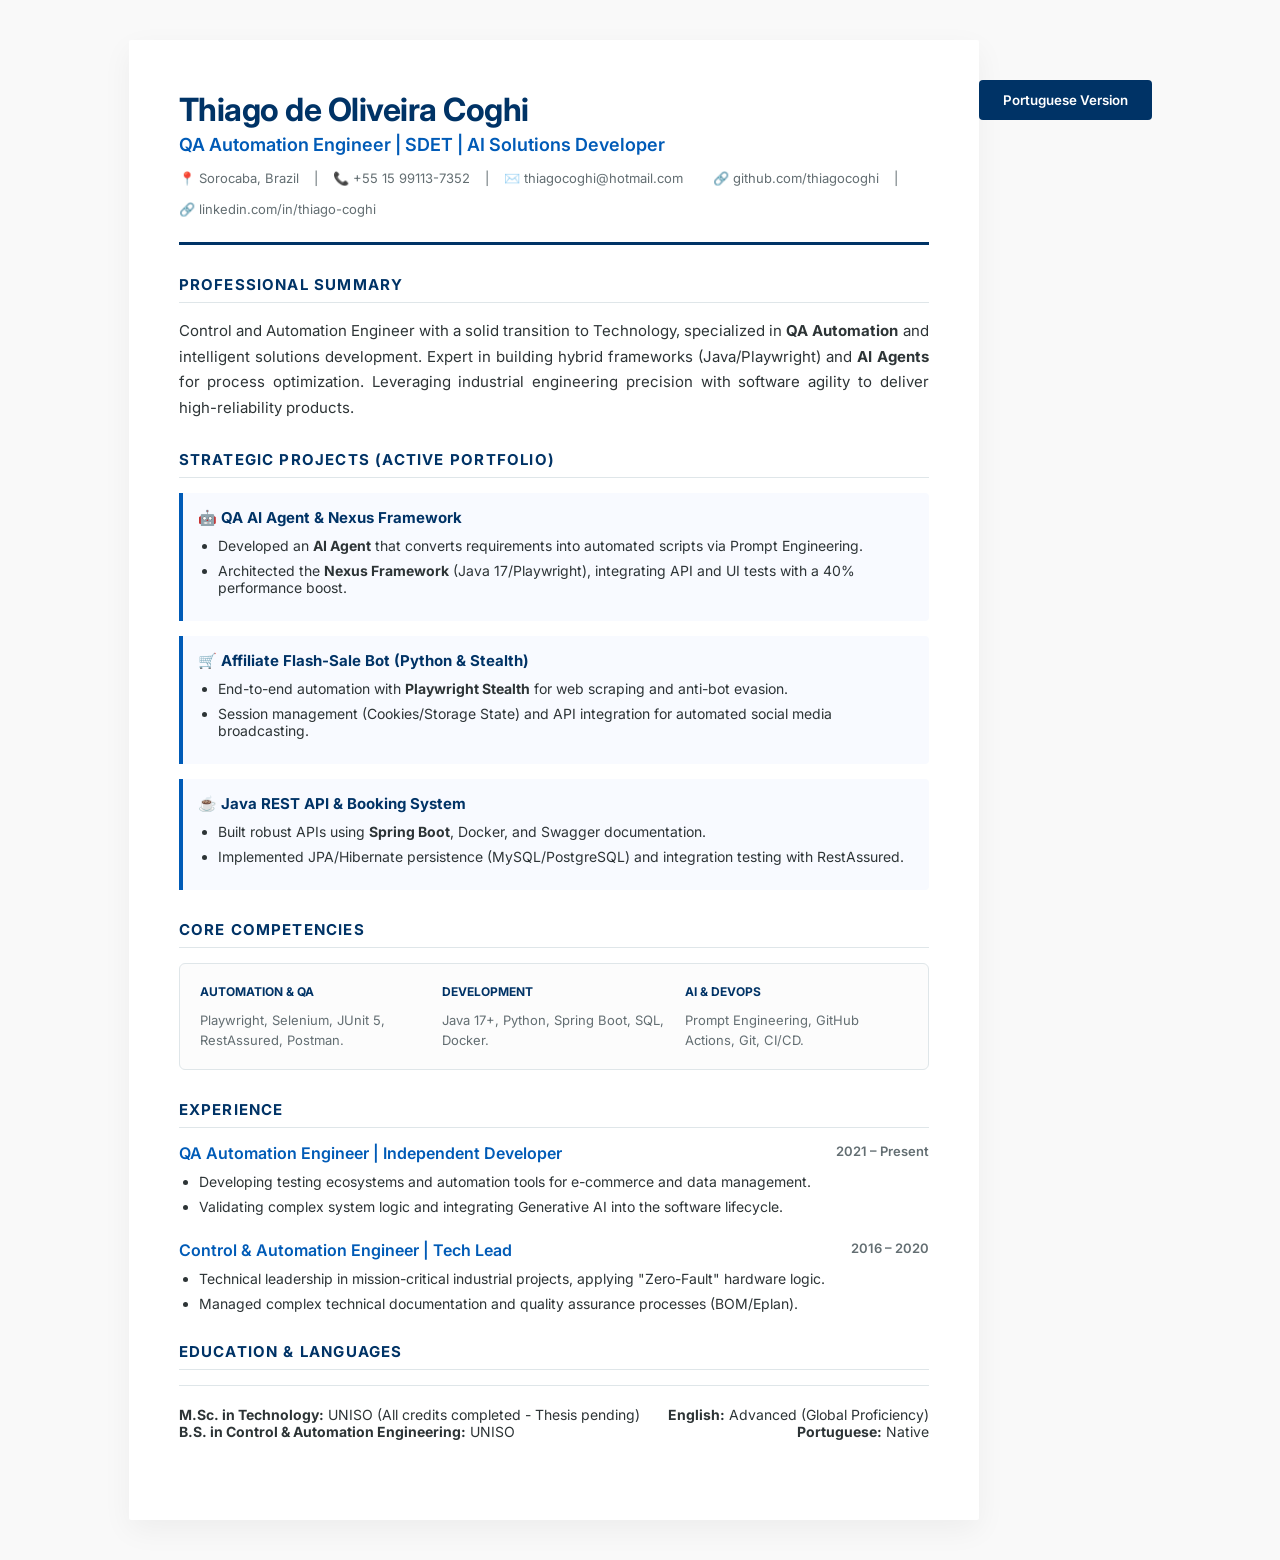
==== index-en.html @ 72ff2bae "meu curriculo" ====
<!DOCTYPE html>
<html lang="en">
<head>
    <meta charset="UTF-8">
    <title>Resume - Thiago Coghi</title>
    <link rel="stylesheet" href="style.css">
</head>
<body>

<div class="container">
    <header>
        <h1>Thiago de Oliveira Coghi</h1>
        <div class="subtitle">QA Automation Engineer | SDET | AI Solutions Developer</div>
        <div class="contact-info">
            <span>📍 Sorocaba, Brazil</span> | 
            <span>📞 +55 15 99113-7352</span> | 
            <span>✉️ thiagocoghi@hotmail.com</span> <br>
            <span>🔗 github.com/thiagocoghi</span> | 
            <span>🔗 linkedin.com/in/thiago-coghi</span>
        </div>
    </header>

    <section>
        <h2>Professional Summary</h2>
        <p class="summary">
            Control and Automation Engineer with a solid transition to Technology, specialized in <strong>QA Automation</strong> and intelligent solutions development. Expert in building hybrid frameworks (Java/Playwright) and <strong>AI Agents</strong> for process optimization. Leveraging industrial engineering precision with software agility to deliver high-reliability products.
        </p>
    </section>

    <section>
        <h2>Strategic Projects (Active Portfolio)</h2>
        
        <div class="project-card">
            <div class="project-title">🤖 QA AI Agent & Nexus Framework</div>
            <ul>
                <li>Developed an <strong>AI Agent</strong> that converts requirements into automated scripts via Prompt Engineering.</li>
                <li>Architected the <strong>Nexus Framework</strong> (Java 17/Playwright), integrating API and UI tests with a 40% performance boost.</li>
            </ul>
        </div>

        <div class="project-card">
            <div class="project-title">🛒 Affiliate Flash-Sale Bot (Python & Stealth)</div>
            <ul>
                <li>End-to-end automation with <strong>Playwright Stealth</strong> for web scraping and anti-bot evasion.</li>
                <li>Session management (Cookies/Storage State) and API integration for automated social media broadcasting.</li>
            </ul>
        </div>

        <div class="project-card">
            <div class="project-title">☕ Java REST API & Booking System</div>
            <ul>
                <li>Built robust APIs using <strong>Spring Boot</strong>, Docker, and Swagger documentation.</li>
                <li>Implemented JPA/Hibernate persistence (MySQL/PostgreSQL) and integration testing with RestAssured.</li>
            </ul>
        </div>
    </section>

    <section>
        <h2>Core Competencies</h2>
        <div class="grid-skills">
            <div class="skill-category">
                <strong>AUTOMATION & QA</strong>
                <span>Playwright, Selenium, JUnit 5, RestAssured, Postman.</span>
            </div>
            <div class="skill-category">
                <strong>DEVELOPMENT</strong>
                <span>Java 17+, Python, Spring Boot, SQL, Docker.</span>
            </div>
            <div class="skill-category">
                <strong>AI & DEVOPS</strong>
                <span>Prompt Engineering, GitHub Actions, Git, CI/CD.</span>
            </div>
        </div>
    </section>

    <section>
        <h2>Experience</h2>
        <div class="experience-item">
            <div class="exp-header">
                <span class="job-title">QA Automation Engineer | Independent Developer</span>
                <span class="date">2021 – Present</span>
            </div>
            <ul>
                <li>Developing testing ecosystems and automation tools for e-commerce and data management.</li>
                <li>Validating complex system logic and integrating Generative AI into the software lifecycle.</li>
            </ul>
        </div>

        <div class="experience-item">
            <div class="exp-header">
                <span class="job-title">Control & Automation Engineer | Tech Lead</span>
                <span class="date">2016 – 2020</span>
            </div>
            <ul>
                <li>Technical leadership in mission-critical industrial projects, applying "Zero-Fault" hardware logic.</li>
                <li>Managed complex technical documentation and quality assurance processes (BOM/Eplan).</li>
            </ul>
        </div>
    </section>

    <section>
        <h2>Education & Languages</h2>
        <div class="footer-info">
            <div>
                <strong>M.Sc. in Technology:</strong> UNISO (All credits completed - Thesis pending)<br>
                <strong>B.S. in Control & Automation Engineering:</strong> UNISO
            </div>
            <div style="text-align: right;">
                <strong>English:</strong> Advanced (Global Proficiency)<br>
                <strong>Portuguese:</strong> Native
            </div>
        </div>
    </section>
</div>

</body>
<div style="text-align: center; margin: 40px 0;">
        <a href="index.html" style="text-decoration: none;">
            <button id="viewResumeBtn" style="
                padding: 12px 24px;
                background-color: #003366;
                color: white;
                border: none;
                border-radius: 4px;
                cursor: pointer;
                font-family: 'Inter', sans-serif;
                font-weight: 600;
                transition: background 0.3s;
            " onmouseover="this.style.backgroundColor='#005bb7'" 
               onmouseout="this.style.backgroundColor='#003366'">
                Portuguese Version
            </button>
        </a>
    </div>
</html>
---- style.css ----
/* style.css */
@import url('https://fonts.googleapis.com/css2?family=Inter:wght@400;500;600;700&display=swap');

:root {
    --primary: #003366;    /* Deep Navy */
    --accent: #005bb7;     /* Bright Blue */
    --text: #2d3436;      /* Charcoal */
    --secondary: #636e72;  /* Slate Gray */
    --bg-page: #f9f9f9;
    --bg-card: #ffffff;
    --border: #dfe6e9;
}

* {
    box-sizing: border-box;
    -webkit-print-color-adjust: exact;
}

body {
    font-family: 'Inter', sans-serif;
    background-color: var(--bg-page);
    color: var(--text);
    margin: 0;
    padding: 40px 20px;
    display: flex;
    justify-content: center;
}

.container {
    width: 100%;
    max-width: 850px;
    background: var(--bg-card);
    padding: 50px;
    box-shadow: 0 10px 30px rgba(0,0,0,0.05);
    border-radius: 2px;
}

header {
    border-bottom: 3px solid var(--primary);
    padding-bottom: 25px;
    margin-bottom: 30px;
}

h1 {
    margin: 0;
    font-size: 32px;
    color: var(--primary);
    font-weight: 700;
    letter-spacing: -0.5px;
}

.subtitle {
    font-size: 18px;
    color: var(--accent);
    font-weight: 600;
    margin: 5px 0 15px 0;
}

.contact-info {
    font-size: 13px;
    color: var(--secondary);
    display: flex;
    flex-wrap: wrap;
    gap: 15px;
}

section {
    margin-bottom: 30px;
}

h2 {
    font-size: 15px;
    text-transform: uppercase;
    color: var(--primary);
    border-bottom: 1.5px solid var(--border);
    padding-bottom: 8px;
    margin-bottom: 15px;
    letter-spacing: 1.2px;
}

.summary {
    font-size: 15px;
    line-height: 1.7;
    text-align: justify;
    color: var(--text);
}

.grid-skills {
    display: grid;
    grid-template-columns: repeat(3, 1fr);
    gap: 20px;
    background: #fcfcfc;
    border: 1px solid var(--border);
    padding: 20px;
    border-radius: 6px;
}

.skill-category strong {
    display: block;
    font-size: 12px;
    color: var(--primary);
    margin-bottom: 10px;
}

.skill-category span {
    font-size: 13px;
    color: var(--secondary);
}

.project-card {
    margin-bottom: 15px;
    padding: 15px;
    background: #f8faff;
    border-left: 4px solid var(--accent);
    border-radius: 0 4px 4px 0;
}

.project-title {
    font-weight: 700;
    color: var(--primary);
    font-size: 15px;
    margin-bottom: 5px;
}

.experience-item {
    margin-bottom: 25px;
}

.exp-header {
    display: flex;
    justify-content: space-between;
    font-weight: 600;
    margin-bottom: 5px;
}

.job-title {
    color: var(--accent);
}

.date {
    font-size: 13px;
    color: var(--secondary);
}

ul {
    padding-left: 20px;
    margin: 10px 0;
}

li {
    font-size: 14px;
    margin-bottom: 8px;
}

.footer-info {
    display: flex;
    justify-content: space-between;
    padding-top: 20px;
    border-top: 1.5px solid var(--border);
    font-size: 14px;
}

@media print {
    body { background: white; padding: 0; }
    .container { box-shadow: none; margin: 0; padding: 30px; }
}
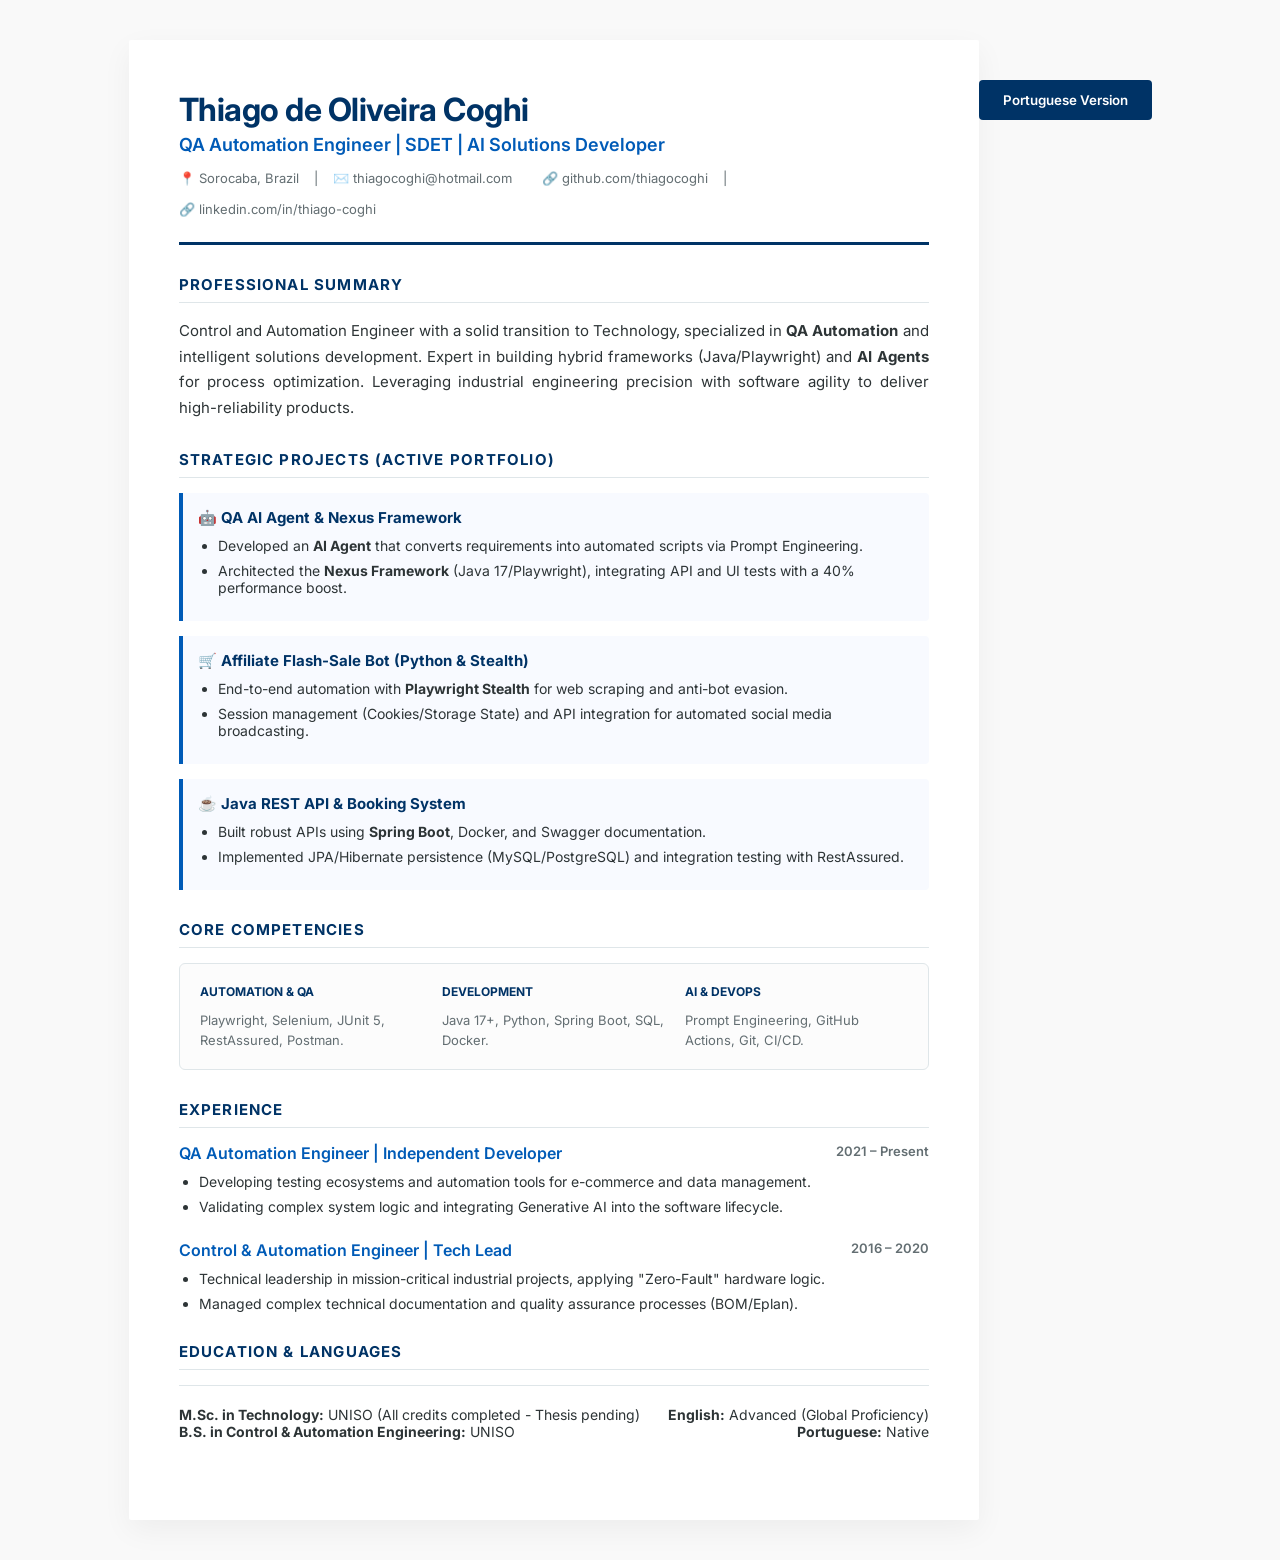
==== commit 678c3dfa: "Remove phone number from index-en.html Removed phone number from contact information." ====
--- a/index-en.html
+++ b/index-en.html
@@ -13,7 +13,6 @@
         <div class="subtitle">QA Automation Engineer | SDET | AI Solutions Developer</div>
         <div class="contact-info">
             <span>📍 Sorocaba, Brazil</span> | 
-            <span>📞 +55 15 99113-7352</span> | 
             <span>✉️ thiagocoghi@hotmail.com</span> <br>
             <span>🔗 github.com/thiagocoghi</span> | 
             <span>🔗 linkedin.com/in/thiago-coghi</span>
@@ -132,4 +131,4 @@
             </button>
         </a>
     </div>
-</html>+</html>
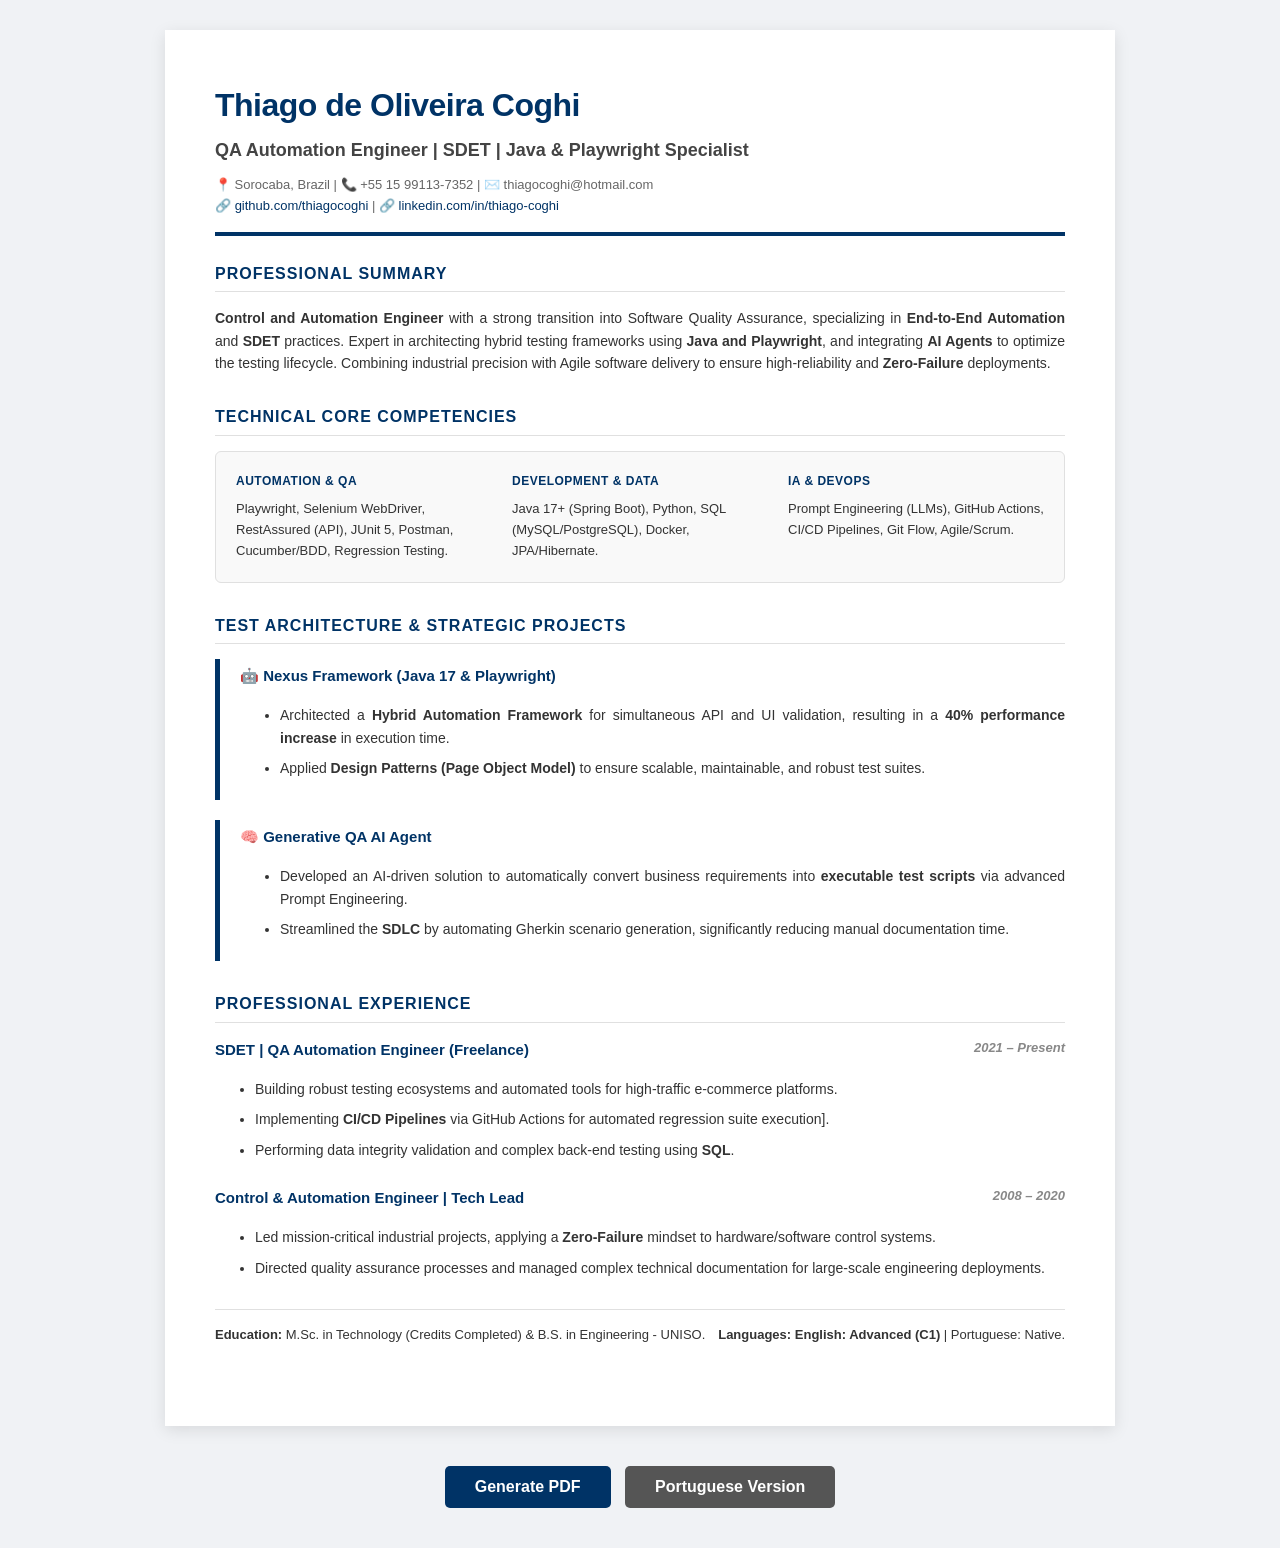
==== commit c953b9ce: "update do curriculo" ====
--- a/index-en.html
+++ b/index-en.html
@@ -2,7 +2,8 @@
 <html lang="en">
 <head>
     <meta charset="UTF-8">
-    <title>Resume - Thiago Coghi</title>
+    <meta name="viewport" content="width=device-width, initial-scale=1.0">
+    <title>Resume - Thiago Coghi | QA Automation Engineer</title>
     <link rel="stylesheet" href="style.css">
 </head>
 <body>
@@ -10,125 +11,103 @@
 <div class="container">
     <header>
         <h1>Thiago de Oliveira Coghi</h1>
-        <div class="subtitle">QA Automation Engineer | SDET | AI Solutions Developer</div>
+        <div class="subtitle">QA Automation Engineer | SDET | Java & Playwright Specialist</div>
         <div class="contact-info">
-            <span>📍 Sorocaba, Brazil</span> | 
-            <span>✉️ thiagocoghi@hotmail.com</span> <br>
-            <span>🔗 github.com/thiagocoghi</span> | 
-            <span>🔗 linkedin.com/in/thiago-coghi</span>
+            📍 Sorocaba, Brazil | 📞 +55 15 99113-7352 | ✉️ thiagocoghi@hotmail.com <br>
+            🔗 <a href="https://github.com/thiagocoghi" target="_blank">github.com/thiagocoghi</a> | 🔗 <a href="https://linkedin.com/in/thiago-coghi" target="_blank">linkedin.com/in/thiago-coghi</a>
         </div>
     </header>
 
     <section>
         <h2>Professional Summary</h2>
-        <p class="summary">
-            Control and Automation Engineer with a solid transition to Technology, specialized in <strong>QA Automation</strong> and intelligent solutions development. Expert in building hybrid frameworks (Java/Playwright) and <strong>AI Agents</strong> for process optimization. Leveraging industrial engineering precision with software agility to deliver high-reliability products.
+        <p>
+            <strong>Control and Automation Engineer</strong> with a strong transition into Software Quality Assurance, specializing in <strong>End-to-End Automation</strong> and <strong>SDET</strong> practices. Expert in architecting hybrid testing frameworks using <strong>Java and Playwright</strong>, and integrating <strong>AI Agents</strong> to optimize the testing lifecycle. Combining industrial precision with Agile software delivery to ensure high-reliability and <strong>Zero-Failure</strong> deployments.
         </p>
     </section>
 
     <section>
-        <h2>Strategic Projects (Active Portfolio)</h2>
+        <h2>Technical Core Competencies</h2>
+        <div class="grid-skills">
+            <div class="skill-category">
+                <b>AUTOMATION & QA</b>
+                Playwright, Selenium WebDriver, RestAssured (API), JUnit 5, Postman, Cucumber/BDD, Regression Testing.
+            </div>
+            <div class="skill-category">
+                <b>DEVELOPMENT & DATA</b>
+                Java 17+ (Spring Boot), Python, SQL (MySQL/PostgreSQL), Docker, JPA/Hibernate.
+            </div>
+            <div class="skill-category">
+                <b>IA & DEVOPS</b>
+                Prompt Engineering (LLMs), GitHub Actions, CI/CD Pipelines, Git Flow, Agile/Scrum.
+            </div>
+        </div>
+    </section>
+
+    <section>
+        <h2>Test Architecture & Strategic Projects</h2>
         
         <div class="project-card">
-            <div class="project-title">🤖 QA AI Agent & Nexus Framework</div>
+            <div class="project-title">🤖 Nexus Framework (Java 17 & Playwright)</div>
             <ul>
-                <li>Developed an <strong>AI Agent</strong> that converts requirements into automated scripts via Prompt Engineering.</li>
-                <li>Architected the <strong>Nexus Framework</strong> (Java 17/Playwright), integrating API and UI tests with a 40% performance boost.</li>
+                <li>Architected a <strong>Hybrid Automation Framework</strong> for simultaneous API and UI validation, resulting in a <strong>40% performance increase</strong> in execution time.</li>
+                <li>Applied <strong>Design Patterns (Page Object Model)</strong> to ensure scalable, maintainable, and robust test suites.</li>
             </ul>
         </div>
 
         <div class="project-card">
-            <div class="project-title">🛒 Affiliate Flash-Sale Bot (Python & Stealth)</div>
+            <div class="project-title">🧠 Generative QA AI Agent</div>
             <ul>
-                <li>End-to-end automation with <strong>Playwright Stealth</strong> for web scraping and anti-bot evasion.</li>
-                <li>Session management (Cookies/Storage State) and API integration for automated social media broadcasting.</li>
-            </ul>
-        </div>
-
-        <div class="project-card">
-            <div class="project-title">☕ Java REST API & Booking System</div>
-            <ul>
-                <li>Built robust APIs using <strong>Spring Boot</strong>, Docker, and Swagger documentation.</li>
-                <li>Implemented JPA/Hibernate persistence (MySQL/PostgreSQL) and integration testing with RestAssured.</li>
+                <li>Developed an AI-driven solution to automatically convert business requirements into <strong>executable test scripts</strong> via advanced Prompt Engineering.</li>
+                <li>Streamlined the <strong>SDLC</strong> by automating Gherkin scenario generation, significantly reducing manual documentation time.</li>
             </ul>
         </div>
     </section>
 
     <section>
-        <h2>Core Competencies</h2>
-        <div class="grid-skills">
-            <div class="skill-category">
-                <strong>AUTOMATION & QA</strong>
-                <span>Playwright, Selenium, JUnit 5, RestAssured, Postman.</span>
-            </div>
-            <div class="skill-category">
-                <strong>DEVELOPMENT</strong>
-                <span>Java 17+, Python, Spring Boot, SQL, Docker.</span>
-            </div>
-            <div class="skill-category">
-                <strong>AI & DEVOPS</strong>
-                <span>Prompt Engineering, GitHub Actions, Git, CI/CD.</span>
-            </div>
-        </div>
-    </section>
-
-    <section>
-        <h2>Experience</h2>
+        <h2>Professional Experience</h2>
+        
         <div class="experience-item">
             <div class="exp-header">
-                <span class="job-title">QA Automation Engineer | Independent Developer</span>
+                <span class="job-title">SDET | QA Automation Engineer (Freelance)</span>
                 <span class="date">2021 – Present</span>
             </div>
             <ul>
-                <li>Developing testing ecosystems and automation tools for e-commerce and data management.</li>
-                <li>Validating complex system logic and integrating Generative AI into the software lifecycle.</li>
+                <li>Building robust testing ecosystems and automated tools for high-traffic e-commerce platforms.</li>
+                <li>Implementing <strong>CI/CD Pipelines</strong> via GitHub Actions for automated regression suite execution].</li>
+                <li>Performing data integrity validation and complex back-end testing using <strong>SQL</strong>.</li>
             </ul>
         </div>
 
         <div class="experience-item">
             <div class="exp-header">
                 <span class="job-title">Control & Automation Engineer | Tech Lead</span>
-                <span class="date">2016 – 2020</span>
+                <span class="date">2008 – 2020</span>
             </div>
             <ul>
-                <li>Technical leadership in mission-critical industrial projects, applying "Zero-Fault" hardware logic.</li>
-                <li>Managed complex technical documentation and quality assurance processes (BOM/Eplan).</li>
+                <li>Led mission-critical industrial projects, applying a <strong>Zero-Failure</strong> mindset to hardware/software control systems.</li>
+                <li>Directed quality assurance processes and managed complex technical documentation for large-scale engineering deployments.</li>
             </ul>
         </div>
     </section>
 
     <section>
-        <h2>Education & Languages</h2>
         <div class="footer-info">
-            <div>
-                <strong>M.Sc. in Technology:</strong> UNISO (All credits completed - Thesis pending)<br>
-                <strong>B.S. in Control & Automation Engineering:</strong> UNISO
+            <div class="edu">
+                <strong>Education:</strong> M.Sc. in Technology (Credits Completed) & B.S. in Engineering - UNISO.
             </div>
-            <div style="text-align: right;">
-                <strong>English:</strong> Advanced (Global Proficiency)<br>
-                <strong>Portuguese:</strong> Native
+            <div class="lang">
+                <strong>Languages:</strong> <strong>English: Advanced (C1)</strong> | Portuguese: Native.
             </div>
         </div>
     </section>
 </div>
 
+<div class="print-btn-container">
+    <button onclick="window.print()" class="print-btn">Generate PDF</button>
+    <a href="index.html" style="text-decoration: none;">
+        <button class="print-btn" style="background-color: #555; margin-left: 10px;">Portuguese Version</button>
+    </a>
+</div>
+
 </body>
-<div style="text-align: center; margin: 40px 0;">
-        <a href="index.html" style="text-decoration: none;">
-            <button id="viewResumeBtn" style="
-                padding: 12px 24px;
-                background-color: #003366;
-                color: white;
-                border: none;
-                border-radius: 4px;
-                cursor: pointer;
-                font-family: 'Inter', sans-serif;
-                font-weight: 600;
-                transition: background 0.3s;
-            " onmouseover="this.style.backgroundColor='#005bb7'" 
-               onmouseout="this.style.backgroundColor='#003366'">
-                Portuguese Version
-            </button>
-        </a>
-    </div>
-</html>
+</html>
--- a/style.css
+++ b/style.css
@@ -1,67 +1,62 @@
-/* style.css */
-@import url('https://fonts.googleapis.com/css2?family=Inter:wght@400;500;600;700&display=swap');
-
 :root {
-    --primary: #003366;    /* Deep Navy */
-    --accent: #005bb7;     /* Bright Blue */
-    --text: #2d3436;      /* Charcoal */
-    --secondary: #636e72;  /* Slate Gray */
-    --bg-page: #f9f9f9;
-    --bg-card: #ffffff;
-    --border: #dfe6e9;
+    --primary: #003366;
+    --text: #333;
+    --light-gray: #f9f9f9;
+    --border: #e0e0e0;
 }
 
-* {
-    box-sizing: border-box;
-    -webkit-print-color-adjust: exact;
+/* Adicionado efeito de fade-in ao carregar */
+@keyframes fadeIn {
+    from { opacity: 0; }
+    to { opacity: 1; }
 }
 
 body {
-    font-family: 'Inter', sans-serif;
-    background-color: var(--bg-page);
+    font-family: 'Segoe UI', Tahoma, Geneva, Verdana, sans-serif;
+    line-height: 1.6;
     color: var(--text);
     margin: 0;
-    padding: 40px 20px;
-    display: flex;
-    justify-content: center;
+    padding: 0;
+    background: #f0f2f5;
+    animation: fadeIn 0.8s ease-in; /* Aplicação do fade */
 }
 
 .container {
-    width: 100%;
     max-width: 850px;
-    background: var(--bg-card);
+    margin: 30px auto;
     padding: 50px;
-    box-shadow: 0 10px 30px rgba(0,0,0,0.05);
-    border-radius: 2px;
+    background: white;
+    box-shadow: 0 4px 15px rgba(0,0,0,0.1);
 }
 
 header {
-    border-bottom: 3px solid var(--primary);
-    padding-bottom: 25px;
-    margin-bottom: 30px;
+    border-bottom: 4px solid var(--primary);
+    padding-bottom: 15px;
+    margin-bottom: 25px;
 }
 
 h1 {
+    color: var(--primary);
     margin: 0;
     font-size: 32px;
-    color: var(--primary);
-    font-weight: 700;
     letter-spacing: -0.5px;
 }
 
 .subtitle {
     font-size: 18px;
-    color: var(--accent);
     font-weight: 600;
-    margin: 5px 0 15px 0;
+    color: #444;
+    margin: 5px 0 10px 0;
 }
 
 .contact-info {
     font-size: 13px;
-    color: var(--secondary);
-    display: flex;
-    flex-wrap: wrap;
-    gap: 15px;
+    color: #666;
+}
+
+.contact-info a {
+    color: var(--primary);
+    text-decoration: none;
 }
 
 section {
@@ -69,57 +64,54 @@
 }
 
 h2 {
-    font-size: 15px;
+    font-size: 16px;
+    color: var(--primary);
+    border-bottom: 1px solid var(--border);
+    padding-bottom: 5px;
+    margin-bottom: 15px;
     text-transform: uppercase;
-    color: var(--primary);
-    border-bottom: 1.5px solid var(--border);
-    padding-bottom: 8px;
-    margin-bottom: 15px;
-    letter-spacing: 1.2px;
+    letter-spacing: 1px;
 }
 
-.summary {
-    font-size: 15px;
-    line-height: 1.7;
+p, li {
+    font-size: 14px;
+    margin-bottom: 8px;
     text-align: justify;
-    color: var(--text);
 }
 
 .grid-skills {
     display: grid;
     grid-template-columns: repeat(3, 1fr);
     gap: 20px;
-    background: #fcfcfc;
-    border: 1px solid var(--border);
+    background: var(--light-gray);
     padding: 20px;
     border-radius: 6px;
+    border: 1px solid var(--border);
 }
 
-.skill-category strong {
+.skill-category b {
     display: block;
+    color: var(--primary);
+    margin-bottom: 8px;
     font-size: 12px;
-    color: var(--primary);
-    margin-bottom: 10px;
+    letter-spacing: 0.5px;
 }
 
-.skill-category span {
+.skill-category {
     font-size: 13px;
-    color: var(--secondary);
 }
 
 .project-card {
-    margin-bottom: 15px;
-    padding: 15px;
-    background: #f8faff;
-    border-left: 4px solid var(--accent);
-    border-radius: 0 4px 4px 0;
+    border-left: 5px solid var(--primary);
+    padding: 5px 0 5px 20px;
+    margin-bottom: 20px;
 }
 
 .project-title {
-    font-weight: 700;
+    font-weight: bold;
     color: var(--primary);
     font-size: 15px;
-    margin-bottom: 5px;
+    margin-bottom: 8px;
 }
 
 .experience-item {
@@ -129,38 +121,64 @@
 .exp-header {
     display: flex;
     justify-content: space-between;
-    font-weight: 600;
-    margin-bottom: 5px;
+    font-weight: bold;
+    font-size: 15px;
+    margin-bottom: 10px;
 }
 
 .job-title {
-    color: var(--accent);
+    color: var(--primary);
 }
 
 .date {
+    font-style: italic;
+    color: #888;
     font-size: 13px;
-    color: var(--secondary);
-}
-
-ul {
-    padding-left: 20px;
-    margin: 10px 0;
-}
-
-li {
-    font-size: 14px;
-    margin-bottom: 8px;
 }
 
 .footer-info {
     display: flex;
     justify-content: space-between;
-    padding-top: 20px;
-    border-top: 1.5px solid var(--border);
-    font-size: 14px;
+    font-size: 13px;
+    border-top: 1px solid var(--border);
+    padding-top: 15px;
 }
 
+.print-btn-container {
+    text-align: center;
+    margin: 40px 0;
+}
+
+.print-btn {
+    padding: 12px 30px;
+    background: var(--primary);
+    color: white;
+    border: none;
+    border-radius: 5px;
+    cursor: pointer;
+    font-weight: bold;
+    font-size: 16px;
+    transition: 0.3s;
+}
+
+.print-btn:hover {
+    background: #004a94;
+}
+
+/* Ajustes finos para a versão de impressão (PDF) */
 @media print {
-    body { background: white; padding: 0; }
-    .container { box-shadow: none; margin: 0; padding: 30px; }
+    body { 
+        background: white; 
+        animation: none; /* Remove animação no PDF */
+    }
+    .container { 
+        margin: 0; 
+        padding: 0; 
+        box-shadow: none; 
+        max-width: 100%;
+        border: none;
+    }
+    .print-btn-container { 
+        display: none !important; /* Exclui os botões do PDF */
+    }
 }
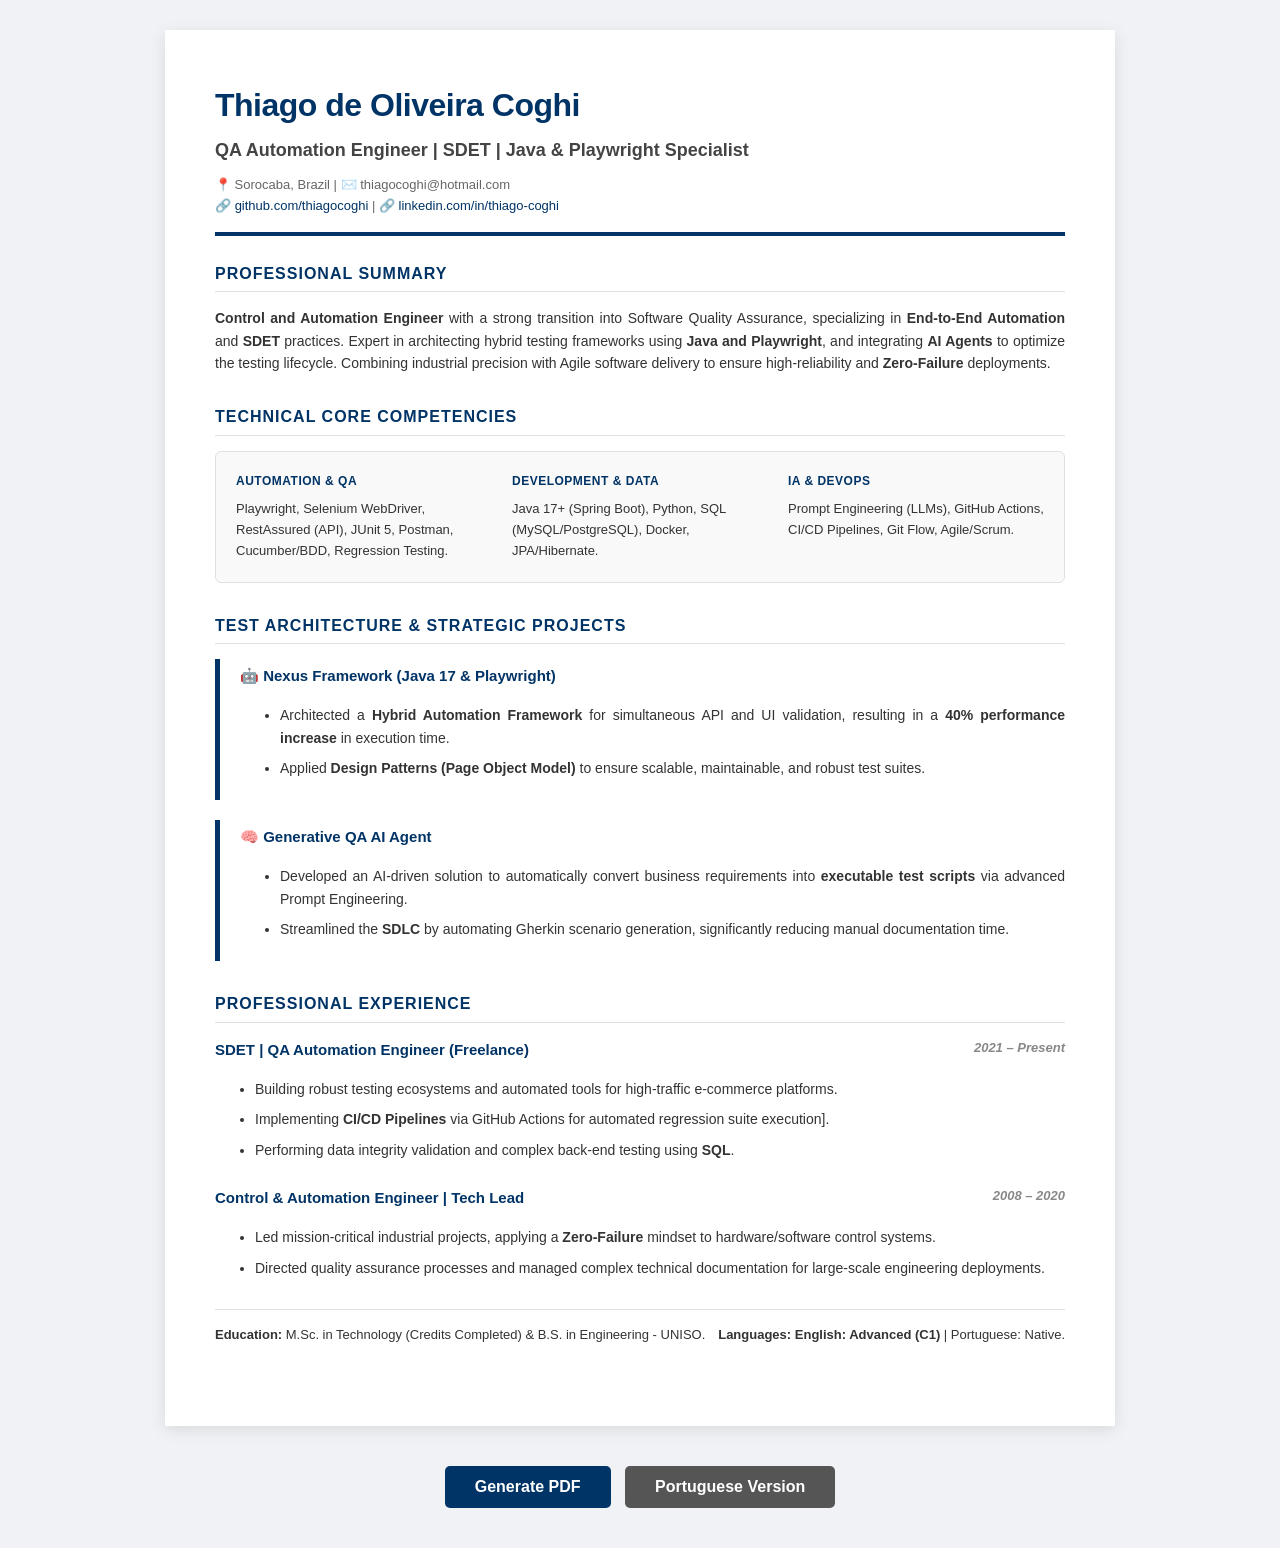
==== commit 27a014f0: "Update contact info in index-en.html Removed phone number from contact information." ====
--- a/index-en.html
+++ b/index-en.html
@@ -13,7 +13,7 @@
         <h1>Thiago de Oliveira Coghi</h1>
         <div class="subtitle">QA Automation Engineer | SDET | Java & Playwright Specialist</div>
         <div class="contact-info">
-            📍 Sorocaba, Brazil | 📞 +55 15 99113-7352 | ✉️ thiagocoghi@hotmail.com <br>
+            📍 Sorocaba, Brazil | ✉️ thiagocoghi@hotmail.com <br>
             🔗 <a href="https://github.com/thiagocoghi" target="_blank">github.com/thiagocoghi</a> | 🔗 <a href="https://linkedin.com/in/thiago-coghi" target="_blank">linkedin.com/in/thiago-coghi</a>
         </div>
     </header>
@@ -110,4 +110,4 @@
 </div>
 
 </body>
-</html>+</html>
